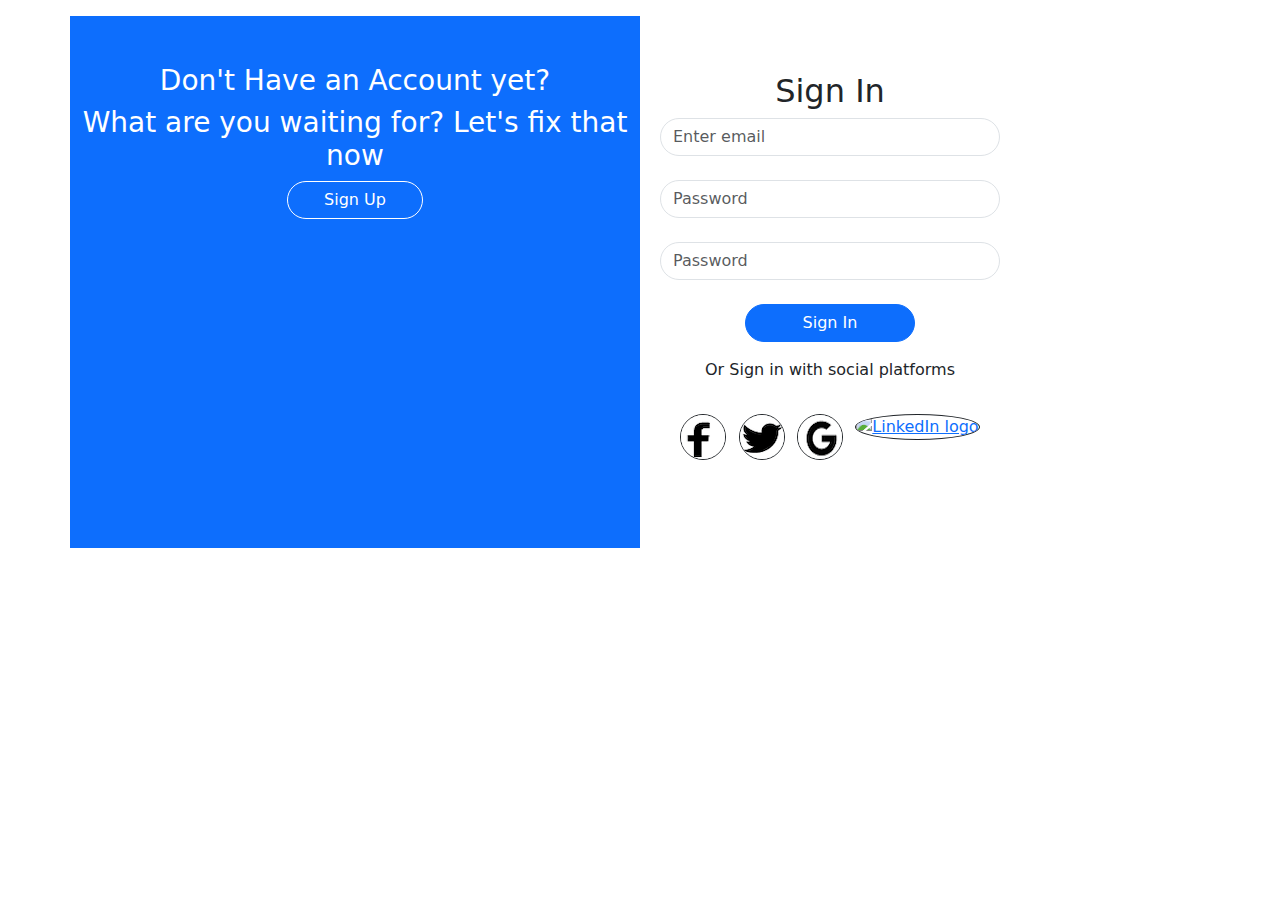
==== Sign-in page/signinpage.html @ 4b363604 "added borders to icons" ====
<!DOCTYPE html>
<html lang="en">
<head>
    <meta charset="UTF-8">
    <meta http-equiv="X-UA-Compatible" content="IE=edge">
    <meta name="viewport" content="width=device-width, initial-scale=1.0">
    <link rel="stylesheet" href="https://cdn.jsdelivr.net/npm/bootstrap@5.2.0-beta1/dist/css/bootstrap.min.css">
    <link ref="stylesheet" href="/Sign-in page/signinpage.css">
    <script src="https://cdn.jsdelivr.net/npm/bootstrap@5.2.0-beta1/dist/js/bootstrap.bundle.min.js"></script> 
    <title>Sign In Page</title>
</head>
<body>
    <div class="container">
            <!--right half-->
        <div class="row">
            <div class="signin col order-last col-4 mt-5 text-center w-150" style="height: 500px;">
                <form class="signaccount mt-3 p-2">
                    <div class="form1">
                      <h2 class="h2">Sign In</h2>
                      <input type="email" class="form-control rounded-pill" id="exampleInputEmail1" aria-describedby="emailHelp"
                      placeholder="Enter email">
                    </div>
                    <div class="form1 text-center">
                      <br>
                      <input type="password" class="form-control rounded-pill" id="exampleInputPassword1" placeholder="Password">
                    </div>
                    <div class="form1">
                        <br>
                        <input type="password" class="form-control rounded-pill" id="exampleInputPassword1" placeholder="Password">
                      </div>
                    <button type="submit" class="btn btn-primary rounded-pill mt-4 w-50">Sign In</button>
                    <p class="paragraph mt-3">Or Sign in with social platforms</p>
                    <div class="links mt-2 d-inline-flex p-2 w-100 justify-content-evenly">
                        <a href="#"><img class="fb rounded-circle border border-dark" src="/images/FBlogo.png" alt="Facebook logo"></a>
                        <a href="#"><img class="twr rounded-circle border border-dark" src="/images/twitterlogo.png" alt="Twitter logo"></a>
                        <a href="#"><img class="ggl rounded-circle border border-dark" src="/images/googlelogo.png" alt="Google logo"></a>
                        <a href="#"><img class="lnkn rounded-circle border border-dark" src="/images/inlogo.png" alt="LinkedIn logo"></a>
                  </div>
                  </form>
            </div>
    
            <!--left half-->
            <div class="left-side col col-6 mt-3 bg-primary text-white text-center">
                <div class="message mt-5"></div>
                <h3>Don't Have an Account yet?</h3>
                <h3>What are you waiting for? Let's fix that now</h3>
                <button type="button" class="btn btn-primary rounded-pill border border-white w-25">Sign Up</button>
            </div>
        </div>
    </div>
</body>
</html>


<!--<img src="/images/Page-1.png" class="img" alt="Responsive image" width="15" height="15"/>-->
---- Sign-in page/signinpage.css ----
.container {
    display: flex;
}
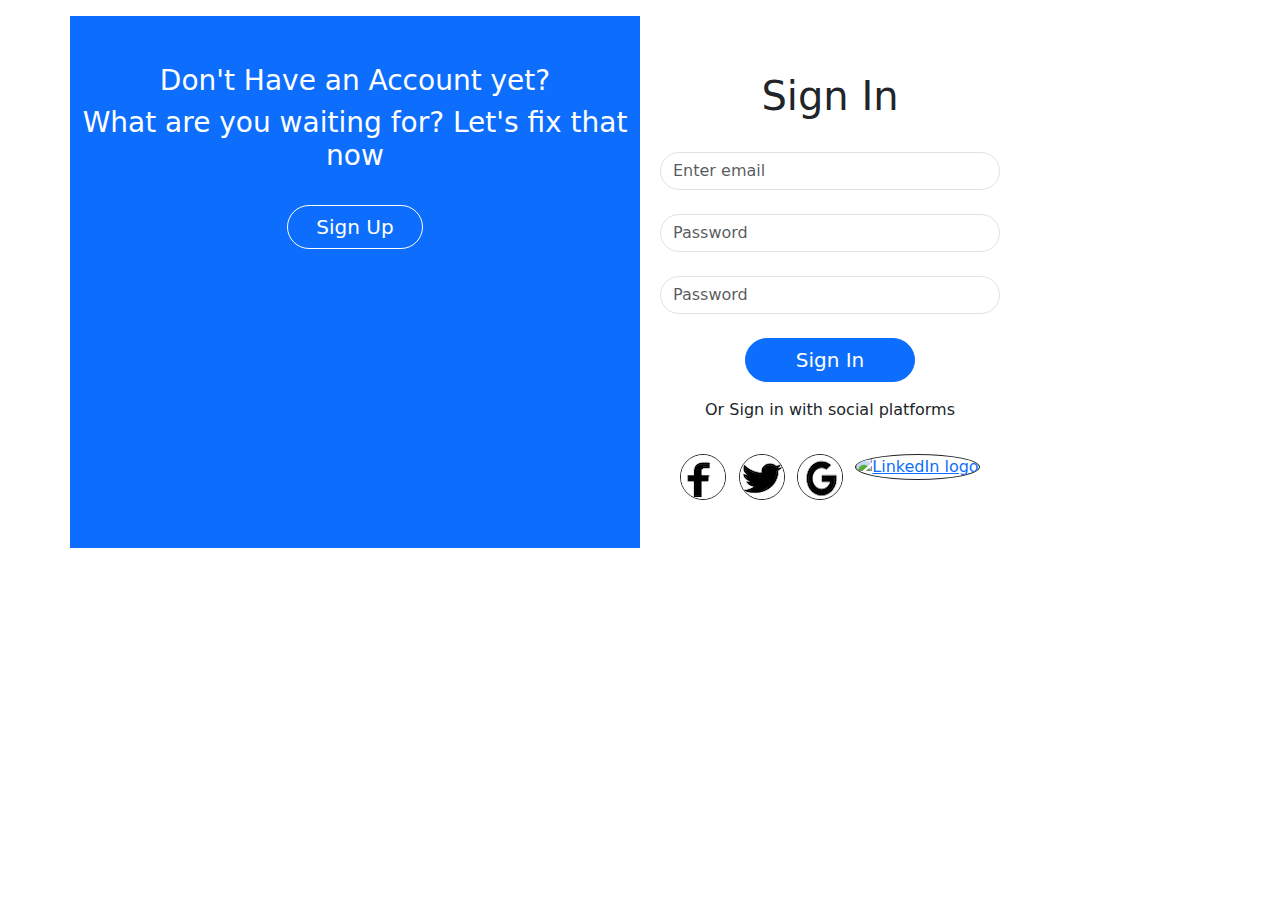
==== commit 5a6e001f: "changed font size on buttons and added breaks" ====
--- a/Sign-in page/signinpage.html
+++ b/Sign-in page/signinpage.html
@@ -13,10 +13,11 @@
     <div class="container">
             <!--right half-->
         <div class="row">
-            <div class="signin col order-last col-4 mt-5 text-center w-150" style="height: 500px;">
+            <div class="signin col order-last col-4 mt-5 text-center w-150" style="height: 500px;" style="min-width: 150px;">
                 <form class="signaccount mt-3 p-2">
                     <div class="form1">
-                      <h2 class="h2">Sign In</h2>
+                      <h1 class="h1">Sign In</h1>
+                      <br>
                       <input type="email" class="form-control rounded-pill" id="exampleInputEmail1" aria-describedby="emailHelp"
                       placeholder="Enter email">
                     </div>
@@ -28,7 +29,7 @@
                         <br>
                         <input type="password" class="form-control rounded-pill" id="exampleInputPassword1" placeholder="Password">
                       </div>
-                    <button type="submit" class="btn btn-primary rounded-pill mt-4 w-50">Sign In</button>
+                    <button type="submit" class="btn btn-primary rounded-pill mt-4 w-50 fs-5 text" style="min-width: 120px;">Sign In</button>
                     <p class="paragraph mt-3">Or Sign in with social platforms</p>
                     <div class="links mt-2 d-inline-flex p-2 w-100 justify-content-evenly">
                         <a href="#"><img class="fb rounded-circle border border-dark" src="/images/FBlogo.png" alt="Facebook logo"></a>
@@ -44,7 +45,8 @@
                 <div class="message mt-5"></div>
                 <h3>Don't Have an Account yet?</h3>
                 <h3>What are you waiting for? Let's fix that now</h3>
-                <button type="button" class="btn btn-primary rounded-pill border border-white w-25">Sign Up</button>
+                <br>
+                <button type="button" class="btn btn-primary rounded-pill border border-white w-25 fs-5 text" style="min-width: 120px;">Sign Up</button>
             </div>
         </div>
     </div>
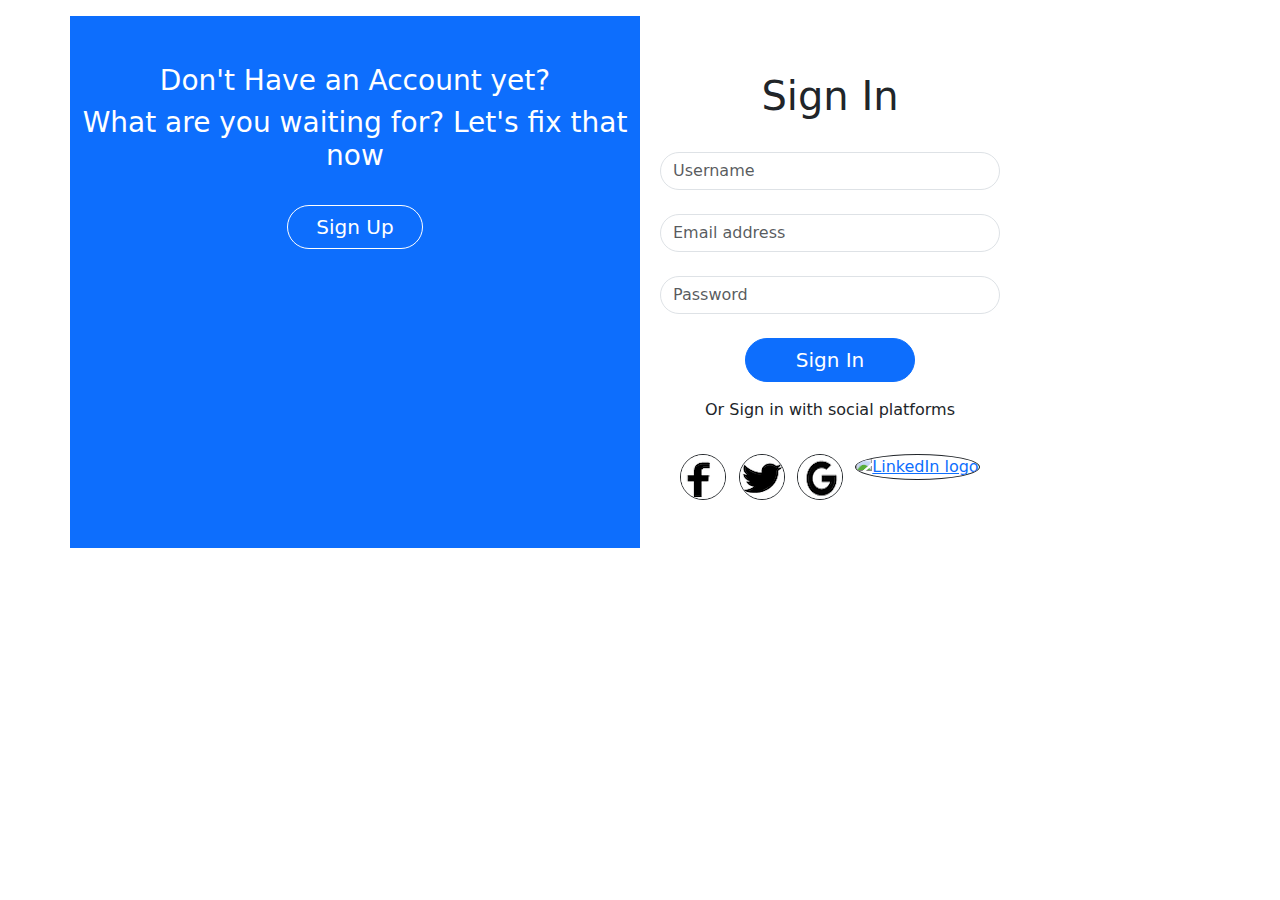
==== commit 2a7cce55: "changed placeholder names in input fields" ====
--- a/Sign-in page/signinpage.html
+++ b/Sign-in page/signinpage.html
@@ -13,17 +13,17 @@
     <div class="container">
             <!--right half-->
         <div class="row">
-            <div class="signin col order-last col-4 mt-5 text-center w-150" style="height: 500px;" style="min-width: 150px;">
+            <div class="signin col order-last col-4 mt-5 text-center w-150" style="height: 500px; "style="min-width: 150px;">
                 <form class="signaccount mt-3 p-2">
                     <div class="form1">
                       <h1 class="h1">Sign In</h1>
                       <br>
-                      <input type="email" class="form-control rounded-pill" id="exampleInputEmail1" aria-describedby="emailHelp"
-                      placeholder="Enter email">
+                      <input type="username" class="form-control rounded-pill" id="InputUser1" aria-describedby="userHelp"
+                      placeholder="Username">
                     </div>
                     <div class="form1 text-center">
                       <br>
-                      <input type="password" class="form-control rounded-pill" id="exampleInputPassword1" placeholder="Password">
+                      <input type="email" class="form-control rounded-pill" id="InputEmail1" placeholder="Email address">
                     </div>
                     <div class="form1">
                         <br>
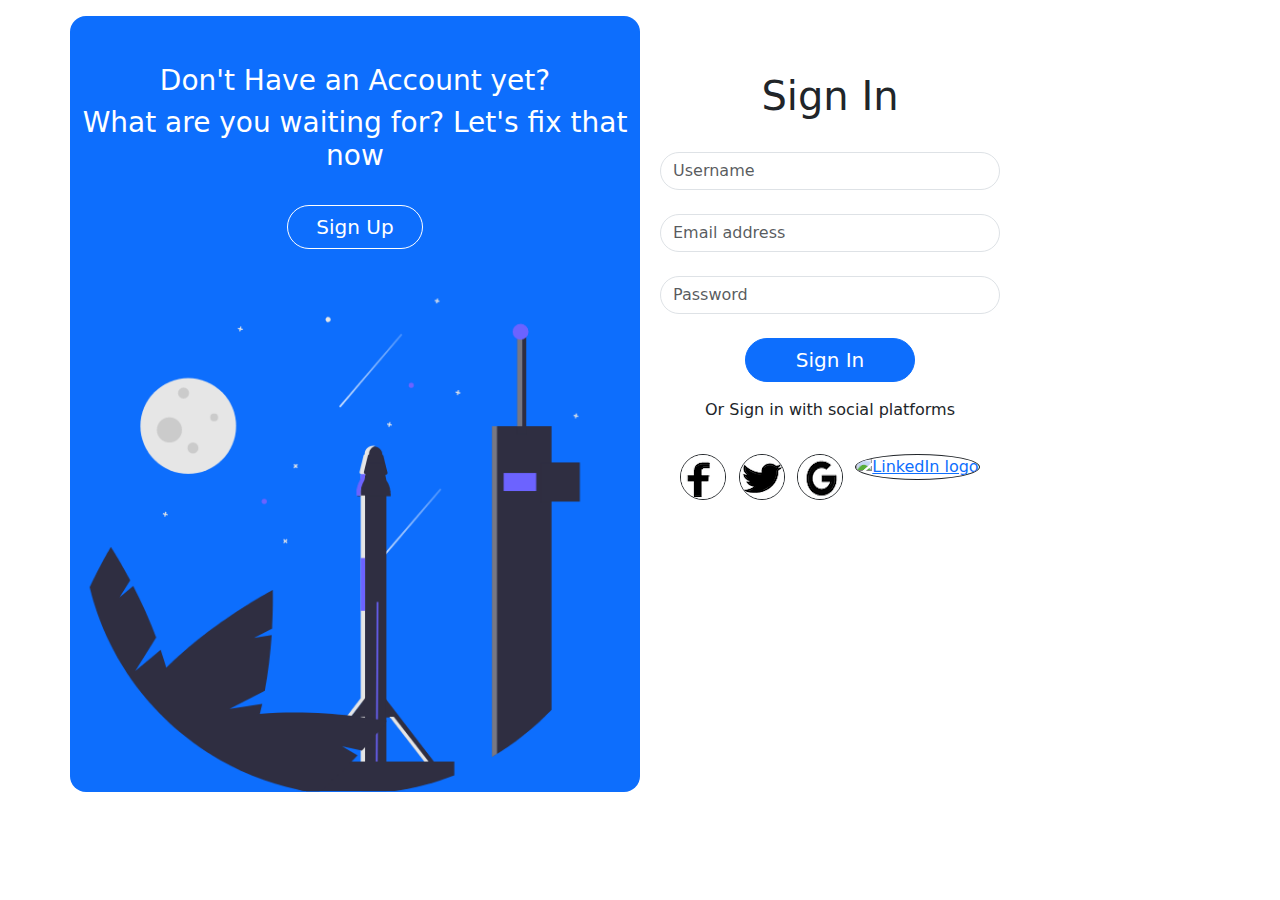
==== commit 06fdbd89: "changed background radius" ====
--- a/Sign-in page/signinpage.html
+++ b/Sign-in page/signinpage.html
@@ -18,16 +18,16 @@
                     <div class="form1">
                       <h1 class="h1">Sign In</h1>
                       <br>
-                      <input type="username" class="form-control rounded-pill" id="InputUser1" aria-describedby="userHelp"
+                      <input type="username" class="form-control rounded-pill" style="min-width: 175px;" id="InputUser1" aria-describedby="userHelp"
                       placeholder="Username">
                     </div>
                     <div class="form1 text-center">
                       <br>
-                      <input type="email" class="form-control rounded-pill" id="InputEmail1" placeholder="Email address">
+                      <input type="email" class="form-control rounded-pill" style="min-width: 175px;" id="InputEmail1" placeholder="Email address">
                     </div>
                     <div class="form1">
                         <br>
-                        <input type="password" class="form-control rounded-pill" id="exampleInputPassword1" placeholder="Password">
+                        <input type="password" class="form-control rounded-pill" style="min-width: 175px;"id="exampleInputPassword1" placeholder="Password">
                       </div>
                     <button type="submit" class="btn btn-primary rounded-pill mt-4 w-50 fs-5 text" style="min-width: 120px;">Sign In</button>
                     <p class="paragraph mt-3">Or Sign in with social platforms</p>
@@ -41,12 +41,16 @@
             </div>
     
             <!--left half-->
-            <div class="left-side col col-6 mt-3 bg-primary text-white text-center">
+            <div class="left-side col col-6 mt-3 bg-primary text-white text-center rounded-4">
                 <div class="message mt-5"></div>
                 <h3>Don't Have an Account yet?</h3>
                 <h3>What are you waiting for? Let's fix that now</h3>
                 <br>
-                <button type="button" class="btn btn-primary rounded-pill border border-white w-25 fs-5 text" style="min-width: 120px;">Sign Up</button>
+                <button type="button" class="btn btn-primary rounded-pill border border-white w-25 fs-5 text" style="min-width: 120px;">Sign Up
+                </button>
+                <div class="imagegroup">
+                    <img src="/images/Group 15.png" class="image w-100" alt="buildings">
+                </div>
             </div>
         </div>
     </div>
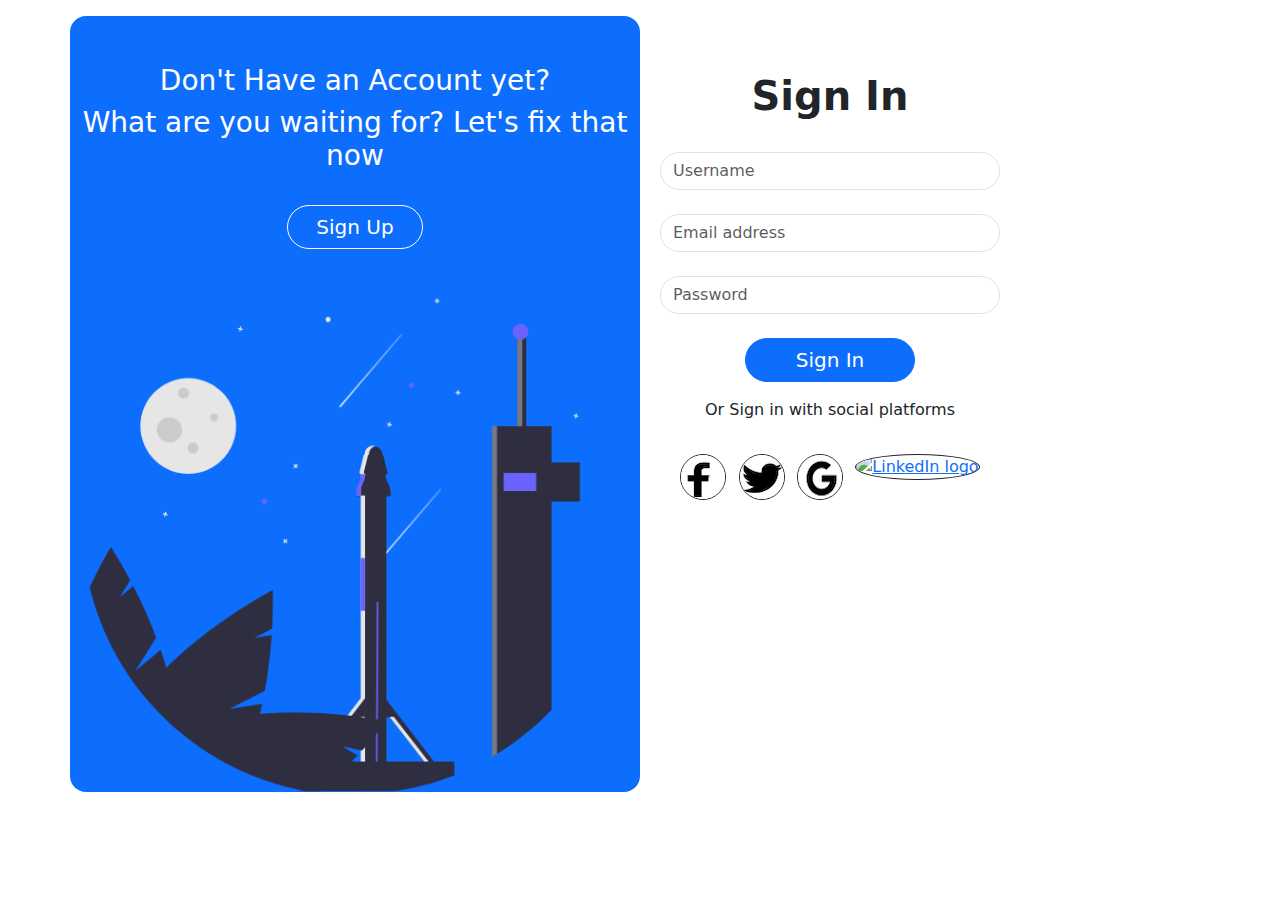
==== commit eb0bed4f: "changed input" ====
--- a/Sign-in page/signinpage.html
+++ b/Sign-in page/signinpage.html
@@ -16,9 +16,9 @@
             <div class="signin col order-last col-4 mt-5 text-center w-150" style="height: 500px; "style="min-width: 150px;">
                 <form class="signaccount mt-3 p-2">
                     <div class="form1">
-                      <h1 class="h1">Sign In</h1>
+                      <h1 class="h1 fw-bold">Sign In</h1>
                       <br>
-                      <input type="username" class="form-control rounded-pill" style="min-width: 175px;" id="InputUser1" aria-describedby="userHelp"
+                      <input type="username" class="form-control rounded-pill" style="min-width: 175px;" id="InputUser1" aria-describedby="userHelp" 
                       placeholder="Username">
                     </div>
                     <div class="form1 text-center">
@@ -27,11 +27,11 @@
                     </div>
                     <div class="form1">
                         <br>
-                        <input type="password" class="form-control rounded-pill" style="min-width: 175px;"id="exampleInputPassword1" placeholder="Password">
+                        <input type="password" class="form-control rounded-pill" style="min-width: 175px;"id="InputPassword1" placeholder="Password">
                       </div>
                     <button type="submit" class="btn btn-primary rounded-pill mt-4 w-50 fs-5 text" style="min-width: 120px;">Sign In</button>
                     <p class="paragraph mt-3">Or Sign in with social platforms</p>
-                    <div class="links mt-2 d-inline-flex p-2 w-100 justify-content-evenly">
+                    <div class="links mt-2 d-inline-flex p-2 w-100 justify-content-evenly" style="min-width: 160px;">
                         <a href="#"><img class="fb rounded-circle border border-dark" src="/images/FBlogo.png" alt="Facebook logo"></a>
                         <a href="#"><img class="twr rounded-circle border border-dark" src="/images/twitterlogo.png" alt="Twitter logo"></a>
                         <a href="#"><img class="ggl rounded-circle border border-dark" src="/images/googlelogo.png" alt="Google logo"></a>
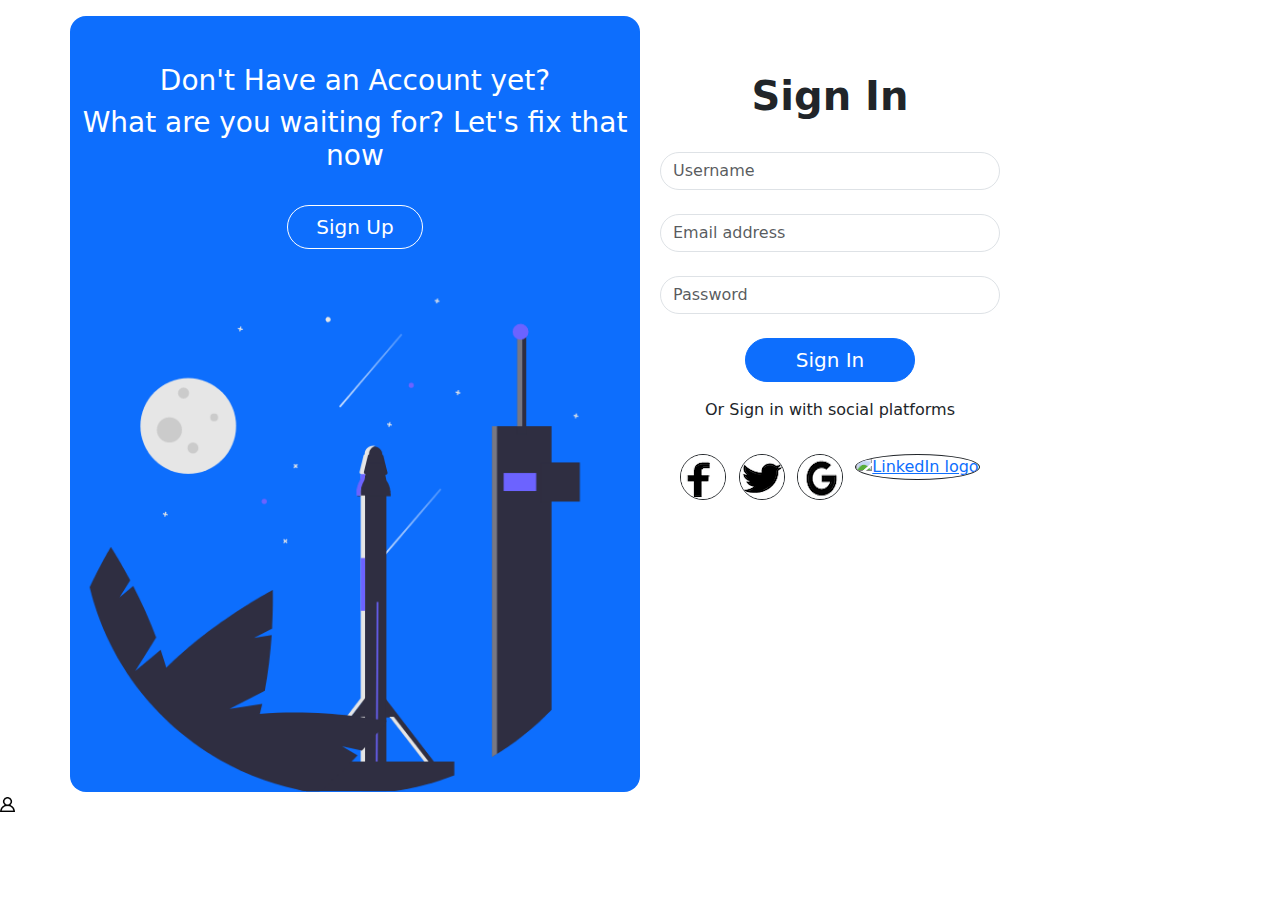
==== commit 7d22b713: "made changes, then removed it" ====
--- a/Sign-in page/signinpage.html
+++ b/Sign-in page/signinpage.html
@@ -19,7 +19,7 @@
                       <h1 class="h1 fw-bold">Sign In</h1>
                       <br>
                       <input type="username" class="form-control rounded-pill" style="min-width: 175px;" id="InputUser1" aria-describedby="userHelp" 
-                      placeholder="Username">
+                      placeholder="Username"> 
                     </div>
                     <div class="form1 text-center">
                       <br>
@@ -57,5 +57,6 @@
 </body>
 </html>
 
+<span class="userimg" id="usericon"><img src="/images/Page-1.png" class="img" alt="Responsive image" width="15" height="15"/></span>
+<!--<img src="/images/Page-1.png" class="img" alt="Responsive image" width="15" height="15"/>-->
 
-<!--<img src="/images/Page-1.png" class="img" alt="Responsive image" width="15" height="15"/>-->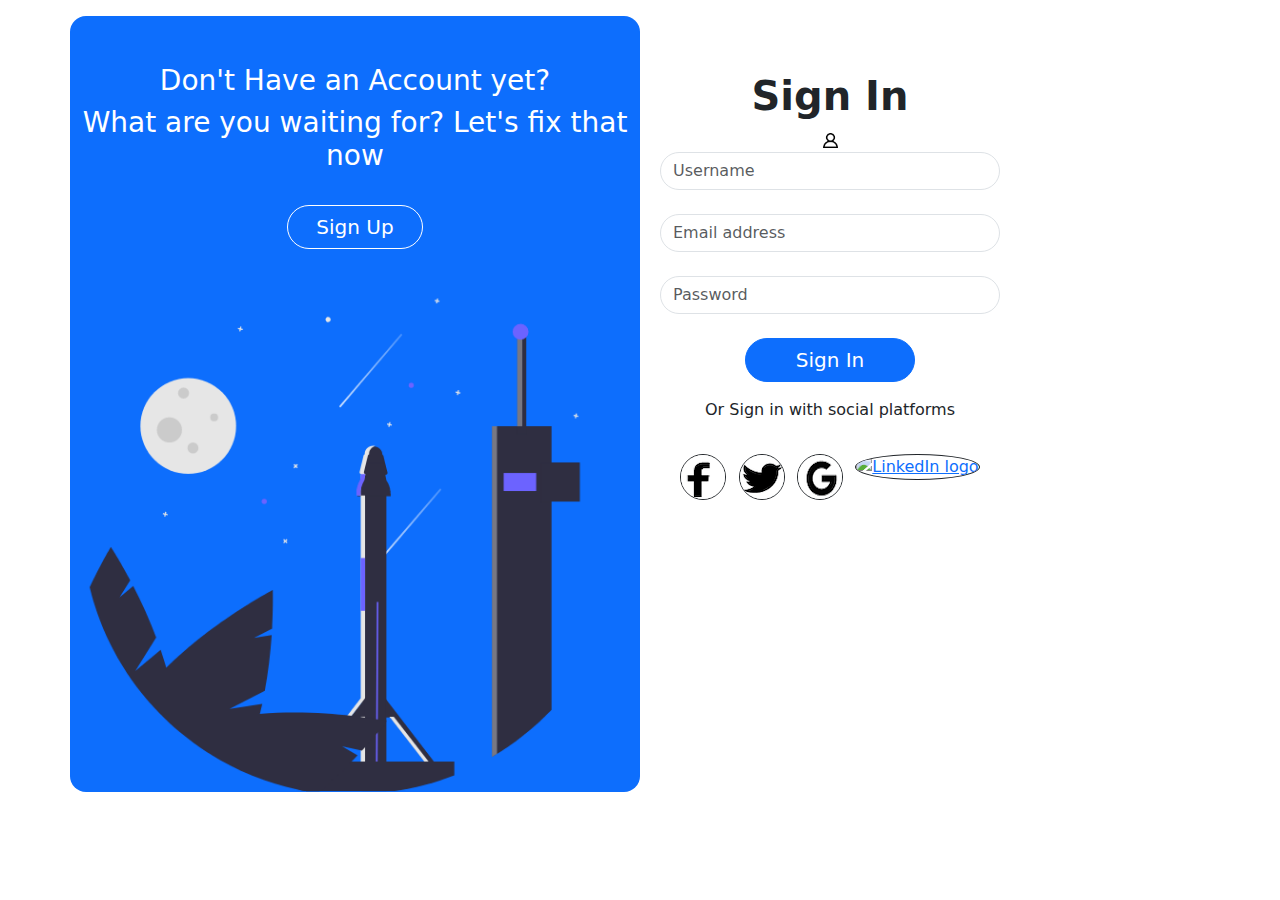
==== commit 758dbcf2: "added user icon" ====
--- a/Sign-in page/signinpage.html
+++ b/Sign-in page/signinpage.html
@@ -16,9 +16,8 @@
             <div class="signin col order-last col-4 mt-5 text-center w-150" style="height: 500px; "style="min-width: 150px;">
                 <form class="signaccount mt-3 p-2">
                     <div class="form1">
-                      <h1 class="h1 fw-bold">Sign In</h1>
-                      <br>
-                      <input type="username" class="form-control rounded-pill" style="min-width: 175px;" id="InputUser1" aria-describedby="userHelp" 
+                      <h1 class="h1 fw-bold">Sign In</h1><img src="/images/Page-1.png" class="img" alt="user-image" width="15" height="15"/>
+                      <input type="username" class="form-control rounded-pill" style="min-width: 175px;" id="InputUser1" aria-describedby="userHelp"
                       placeholder="Username"> 
                     </div>
                     <div class="form1 text-center">
@@ -57,6 +56,3 @@
 </body>
 </html>
 
-<span class="userimg" id="usericon"><img src="/images/Page-1.png" class="img" alt="Responsive image" width="15" height="15"/></span>
-<!--<img src="/images/Page-1.png" class="img" alt="Responsive image" width="15" height="15"/>-->
-
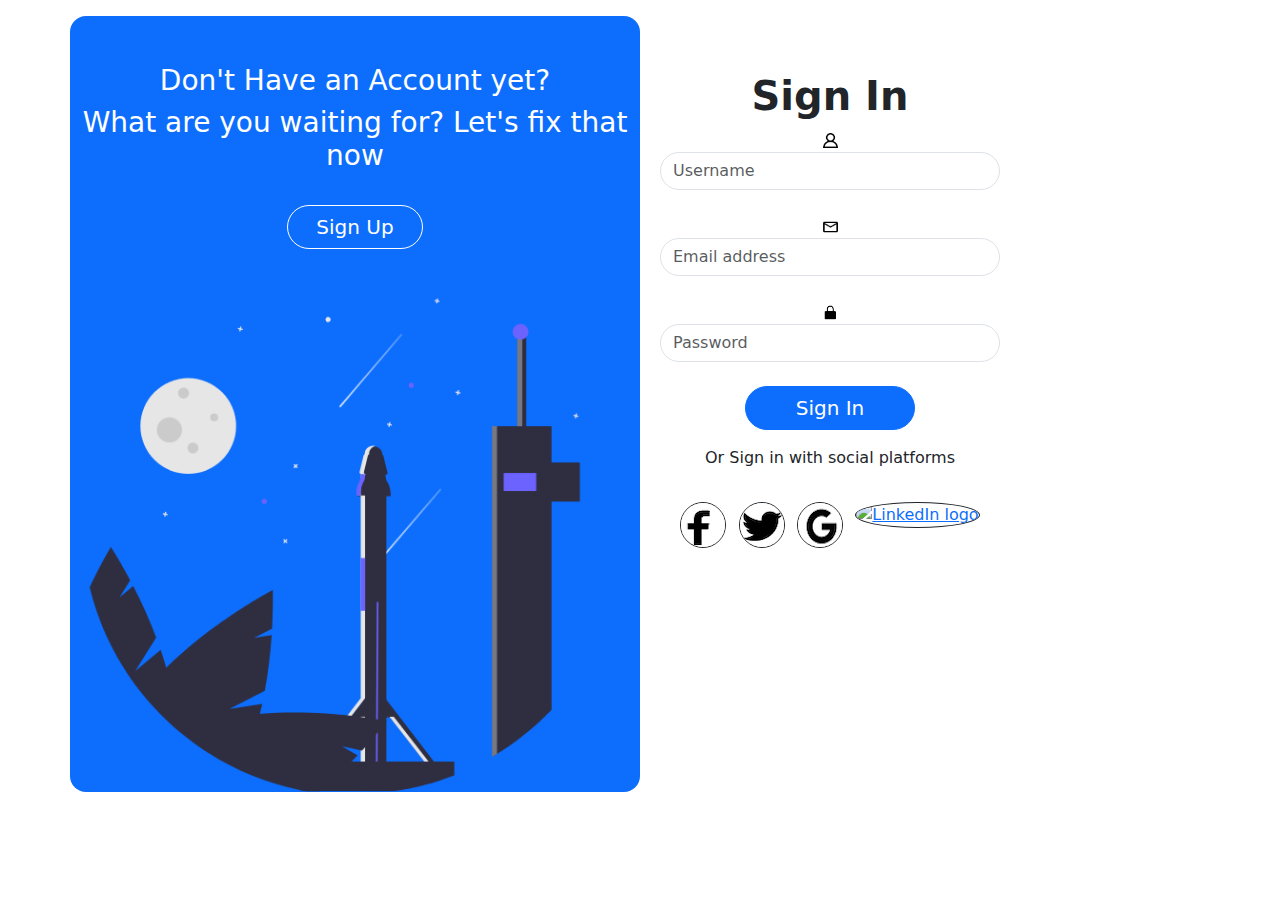
==== commit 988bb353: "added icons to sign in area" ====
--- a/Sign-in page/signinpage.html
+++ b/Sign-in page/signinpage.html
@@ -22,10 +22,12 @@
                     </div>
                     <div class="form1 text-center">
                       <br>
+                      <img src="/images/emailicon.png" class="img" alt="user-image" width="25" height="20"/>
                       <input type="email" class="form-control rounded-pill" style="min-width: 175px;" id="InputEmail1" placeholder="Email address">
                     </div>
                     <div class="form1">
                         <br>
+                        <img src="/images/lockicon.png" class="img" alt="user-image" width="20" height="20"/>
                         <input type="password" class="form-control rounded-pill" style="min-width: 175px;"id="InputPassword1" placeholder="Password">
                       </div>
                     <button type="submit" class="btn btn-primary rounded-pill mt-4 w-50 fs-5 text" style="min-width: 120px;">Sign In</button>
